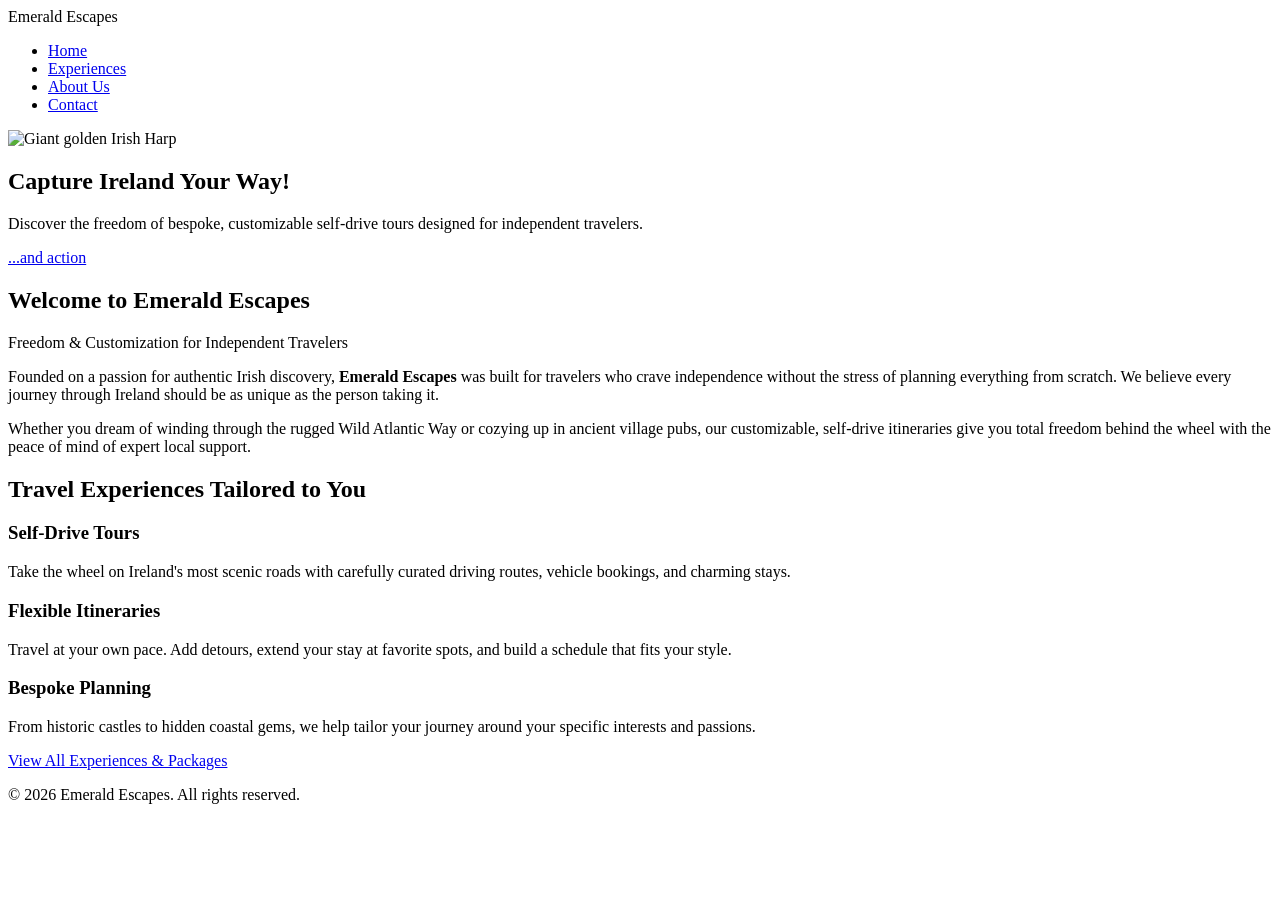
==== index.html @ 6b8587fb "Add initial HTML structure for Emerald Escapes" ====
<!DOCTYPE html>
<html lang="en">
<head>
    <meta charset="UTF-8">
    <meta name="viewport" content="width=device-width, initial-scale=1.0">
    <title>Emerald Escapes | Bespoke Irish Travel</title>
    <link rel="stylesheet" href="style/style.css">
</head>
<body>

    <!-- Header & Navigation -->
    <header class="navbar">
        <div class="logo">Emerald Escapes</div>
        <nav>
            <ul>
                <li><a href="index.html" class="active">Home</a></li>
                <li><a href="Pages/Experiences/index.html">Experiences</a></li>
				<li><a href="#about">About Us</a></li>
				<li><a href="Pages/contact/index.html">Contact</a></li>
            </ul>
        </nav>
    </header>

    <!-- Hero Banner Section -->
    <section class="hero">
        <div class="hero-content">
		 <img src="Pictures/Irish_harp.svg.webp" alt="Giant golden Irish Harp">
		</div>
			<div>
			<p>
            <h1>Capture Ireland Your Way!</h1></p>
            <p>Discover the freedom of bespoke, customizable self-drive tours designed for independent travelers.</p>
            <a href="experiences.html" class="btn">...and action</a>
			</div>
        </div>
    </section>

    <!-- Introduction / Story Section -->
    <section id="about" class="intro-section">
        <div class="container">
            <h2>Welcome to Emerald Escapes</h2>
            <p class="subtitle">Freedom & Customization for Independent Travelers</p>
            <p>
                Founded on a passion for authentic Irish discovery, <strong>Emerald Escapes</strong> was built for travelers who crave independence without the stress of planning everything from scratch. We believe every journey through Ireland should be as unique as the person taking it. 
            </p>
            <p>
                Whether you dream of winding through the rugged Wild Atlantic Way or cozying up in ancient village pubs, our customizable, self-drive itineraries give you total freedom behind the wheel with the peace of mind of expert local support.
            </p>
        </div>
    </section>

    <!-- Travel Experiences Overview -->
    <section class="experiences-overview">
        <div class="container">
            <h2>Travel Experiences Tailored to You</h2>
            <div class="card-grid">
                
                <div class="card">
                    <h3>Self-Drive Tours</h3>
                    <p>Take the wheel on Ireland's most scenic roads with carefully curated driving routes, vehicle bookings, and charming stays.</p>
                </div>

                <div class="card">
                    <h3>Flexible Itineraries</h3>
                    <p>Travel at your own pace. Add detours, extend your stay at favorite spots, and build a schedule that fits your style.</p>
                </div>

                <div class="card">
                    <h3>Bespoke Planning</h3>
                    <p>From historic castles to hidden coastal gems, we help tailor your journey around your specific interests and passions.</p>
                </div>

            </div>
            
            <div class="cta-wrapper">
                <a href="experiences.html" class="btn btn-secondary">View All Experiences & Packages</a>
            </div>
        </div>
    </section>

    <!-- Footer -->
    <footer>
        <p>&copy; 2026 Emerald Escapes. All rights reserved.</p>
    </footer>

</body>
</html>
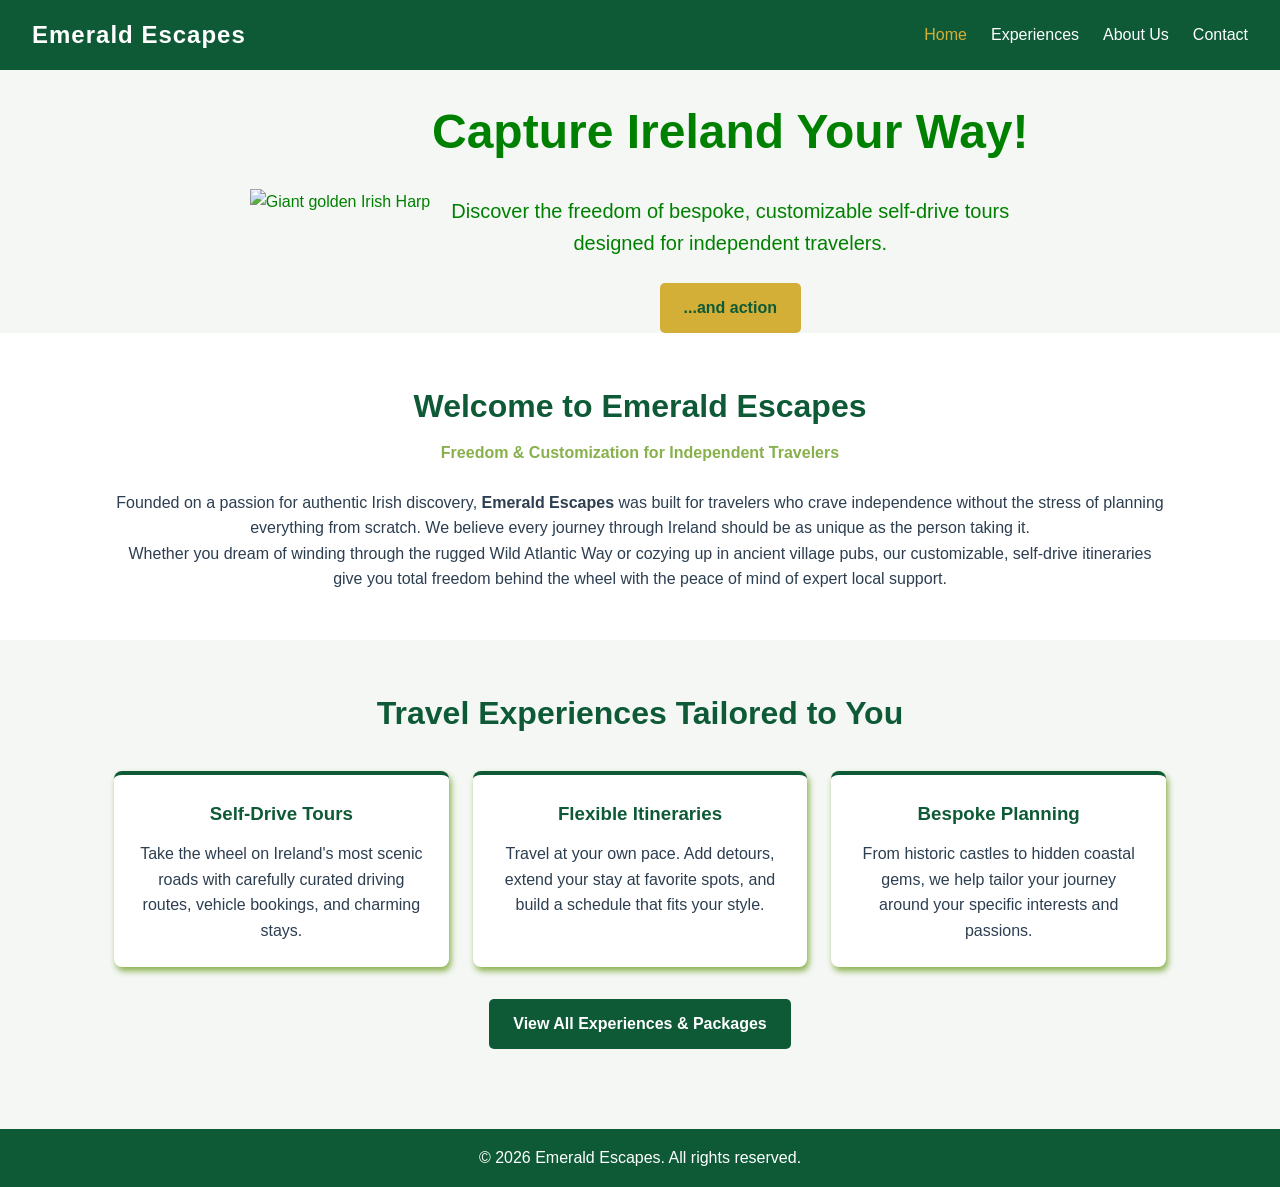
==== commit a71fc3f2: "Fix stylesheet link in index.html" ====
--- a/index.html
+++ b/index.html
@@ -4,7 +4,7 @@
     <meta charset="UTF-8">
     <meta name="viewport" content="width=device-width, initial-scale=1.0">
     <title>Emerald Escapes | Bespoke Irish Travel</title>
-    <link rel="stylesheet" href="style/style.css">
+    <link rel="stylesheet" href="style.css">
 </head>
 <body>
 
--- a/style.css
+++ b/style.css
@@ -0,0 +1,160 @@
+/* Color Palette: Emerald Green (#0E5A36), Sage (#88B04B), Gold Accent (#D4AF37), Soft Gray (#F4F7F4) */
+
+* {
+    margin: 0;
+    padding: 0;
+    box-sizing: border-box;
+    font-family: 'Segoe UI', Tahoma, Geneva, Verdana, sans-serif;
+}
+
+body {
+	   /* background: url('https://upload.wikimedia.org/wikipedia/commons/1/14/Irish_harp.svg?utm_source=commons.wikimedia.org&utm_campaign=index&utm_content=original') center/cover no-repeat;*/
+    background-color: #f4f7f4;
+    color: #2c3e50;
+    line-height: 1.6;
+}
+
+/* Header / Navbar */
+.navbar {
+    display: flex;
+    justify-content: space-between;
+    align-items: center;
+    background-color: #0e5a36;
+    padding: 1rem 2rem;
+    color: white;
+}
+
+.navbar .logo {
+    font-size: 1.5rem;
+    font-weight: bold;
+    letter-spacing: 1px;
+}
+
+.navbar nav ul {
+    display: flex;
+    list-style: none;
+    gap: 1.5rem;
+}
+
+.navbar nav a {
+    color: white;
+    text-decoration: none;
+    font-weight: 500;
+}
+
+.navbar nav a.active,
+.navbar nav a:hover {
+    color: #d4af37;
+}
+
+/* Hero Section */
+.hero {
+    
+    display: flex;
+    align-items: center;
+    justify-content: center;
+    text-align: center;
+    color: green;
+    padding: 0 1rem;
+}
+.hero img {
+    width: 100%;
+    height: 100%;
+    object-fit: cover;
+    object-position: center;
+}	
+.hero h1 {
+    font-size: 3rem;
+    margin-bottom: 1rem;
+}
+
+.hero p {
+    font-size: 1.25rem;
+    margin-bottom: 1.5rem;
+    max-width: 600px;
+}
+
+/* Buttons */
+.btn {
+    display: inline-block;
+    background-color: #d4af37;
+    color: #0e5a36;
+    padding: 0.75rem 1.5rem;
+    text-decoration: none;
+    font-weight: bold;
+    border-radius: 5px;
+}
+
+.btn:hover {
+    background-color: #f3cf55;
+}
+
+.btn-secondary {
+    background-color: #0e5a36;
+    color: white;
+}
+
+.btn-secondary:hover {
+    background-color: #093c24;
+}
+
+/* Sections */
+.container {
+    max-width: 1100px;
+    margin: 0 auto;
+    padding: 3rem 1.5rem;
+    text-align: center;
+}
+
+.intro-section {
+    background-color: #ffffff;
+}
+
+.intro-section h2, .experiences-overview h2 {
+    color: #0e5a36;
+    margin-bottom: 0.5rem;
+    font-size: 2rem;
+}
+
+.subtitle {
+    color: #88b04b;
+    font-weight: bold;
+    margin-bottom: 1.5rem;
+}
+
+/* Experience Cards */
+.card-grid {
+    display: flex;
+    gap: 1.5rem;
+    justify-content: center;
+    flex-wrap: wrap;
+    margin: 2rem 0;
+}
+
+.card {
+    background: white;
+    border-radius: 8px;
+    padding: 1.5rem;
+    flex: 1;
+    min-width: 250px;
+    box-shadow: 2px 4px 6px #88b04b;
+    border-top: 4px solid #0e5a36;
+}
+
+.card h3 {
+    color: #0e5a36;
+    margin-bottom: 0.75rem;
+}
+
+.cta-wrapper {
+    margin-top: 1.5rem;
+}
+
+/* Footer */
+footer {
+    background-color: #0e5a36;
+    color: white;
+    text-align: center;
+    padding: 1rem;
+    margin-top: 2rem;
+}
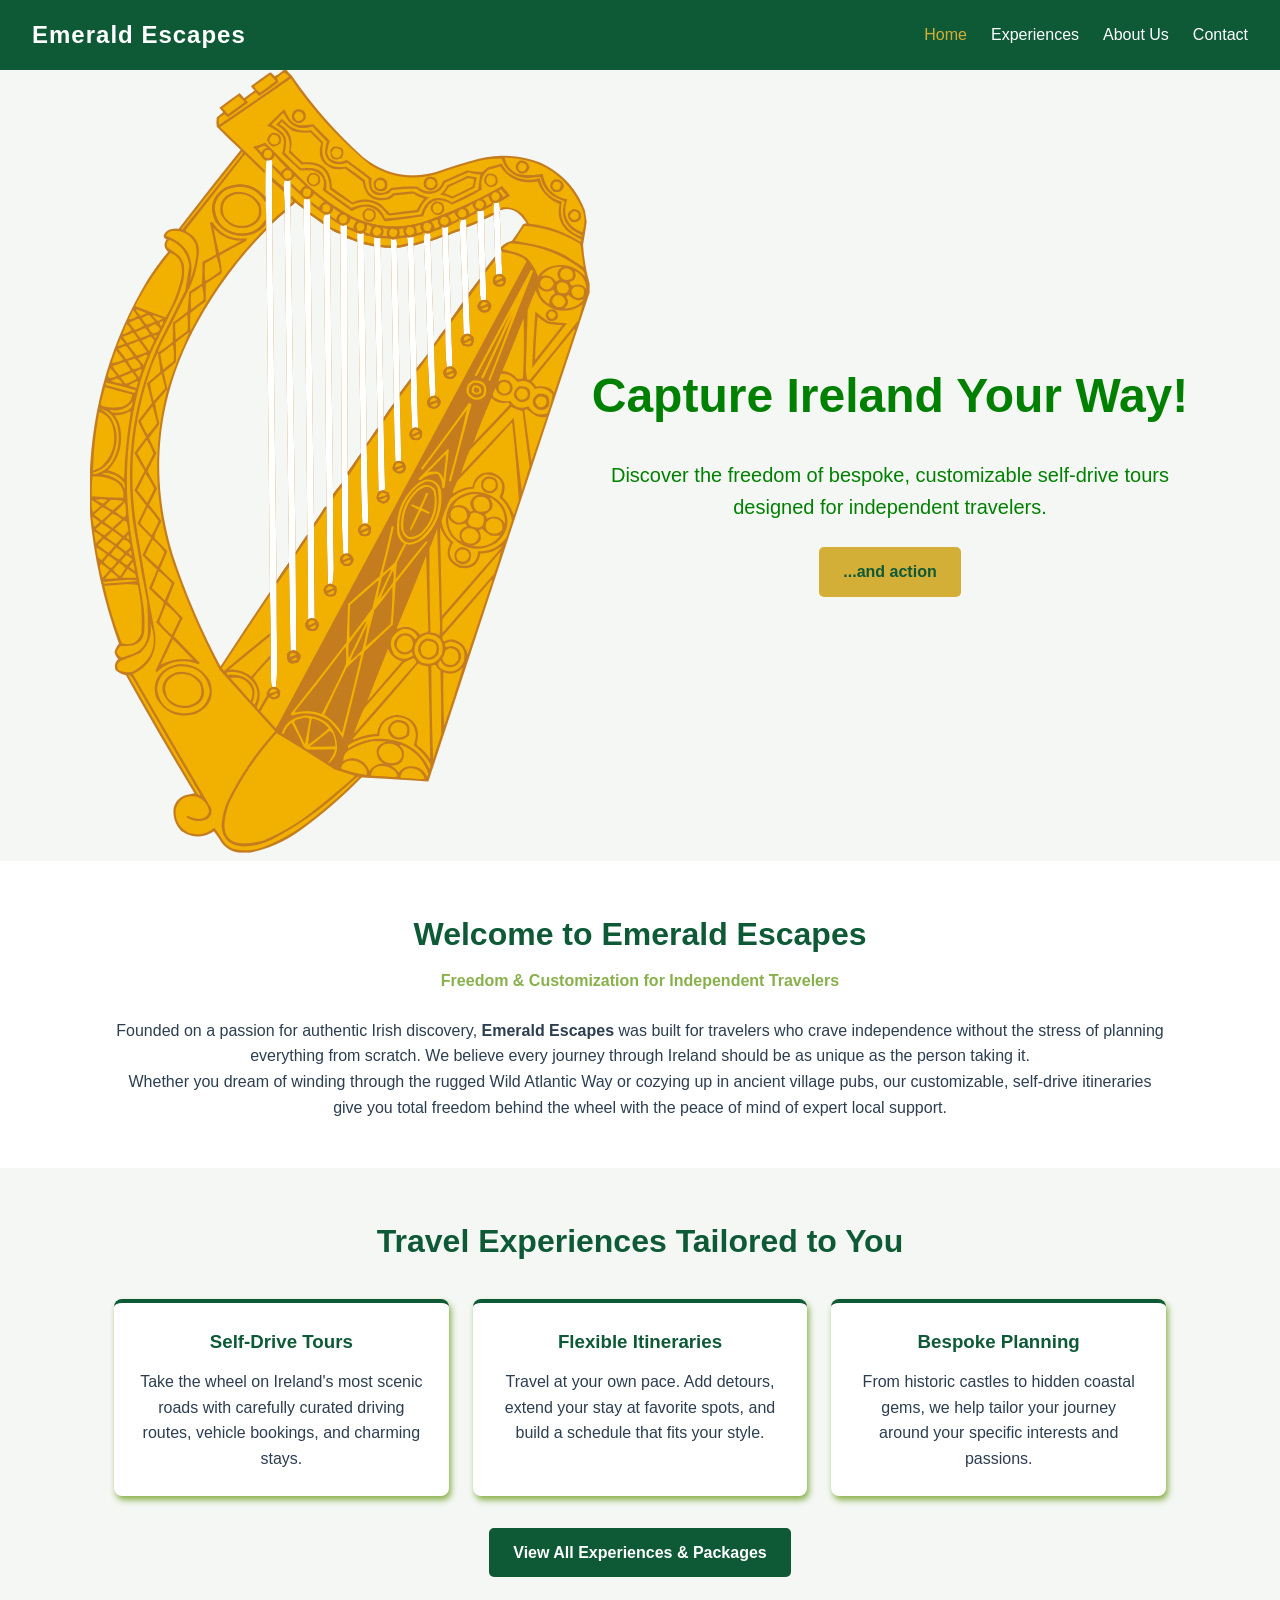
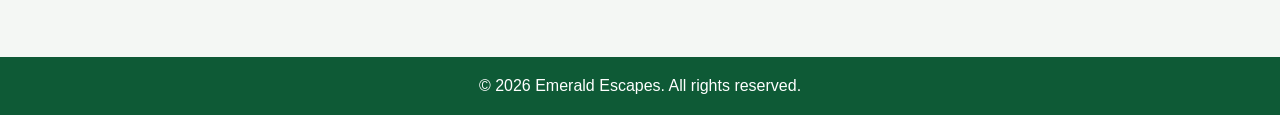
==== commit 8a9080be: "Update stylesheet link path in index.html to a subfolder" ====
--- a/index.html
+++ b/index.html
@@ -4,7 +4,7 @@
     <meta charset="UTF-8">
     <meta name="viewport" content="width=device-width, initial-scale=1.0">
     <title>Emerald Escapes | Bespoke Irish Travel</title>
-    <link rel="stylesheet" href="style.css">
+    <link rel="stylesheet" href="Style/style.css">
 </head>
 <body>
 
--- a/Style/style.css
+++ b/Style/style.css
@@ -0,0 +1,160 @@
+/* Color Palette: Emerald Green (#0E5A36), Sage (#88B04B), Gold Accent (#D4AF37), Soft Gray (#F4F7F4) */
+
+* {
+    margin: 0;
+    padding: 0;
+    box-sizing: border-box;
+    font-family: 'Segoe UI', Tahoma, Geneva, Verdana, sans-serif;
+}
+
+body {
+	   /* background: url('https://upload.wikimedia.org/wikipedia/commons/1/14/Irish_harp.svg?utm_source=commons.wikimedia.org&utm_campaign=index&utm_content=original') center/cover no-repeat;*/
+    background-color: #f4f7f4;
+    color: #2c3e50;
+    line-height: 1.6;
+}
+
+/* Header / Navbar */
+.navbar {
+    display: flex;
+    justify-content: space-between;
+    align-items: center;
+    background-color: #0e5a36;
+    padding: 1rem 2rem;
+    color: white;
+}
+
+.navbar .logo {
+    font-size: 1.5rem;
+    font-weight: bold;
+    letter-spacing: 1px;
+}
+
+.navbar nav ul {
+    display: flex;
+    list-style: none;
+    gap: 1.5rem;
+}
+
+.navbar nav a {
+    color: white;
+    text-decoration: none;
+    font-weight: 500;
+}
+
+.navbar nav a.active,
+.navbar nav a:hover {
+    color: #d4af37;
+}
+
+/* Hero Section */
+.hero {
+    
+    display: flex;
+    align-items: center;
+    justify-content: center;
+    text-align: center;
+    color: green;
+    padding: 0 1rem;
+}
+.hero img {
+    width: 100%;
+    height: 100%;
+    object-fit: cover;
+    object-position: center;
+}	
+.hero h1 {
+    font-size: 3rem;
+    margin-bottom: 1rem;
+}
+
+.hero p {
+    font-size: 1.25rem;
+    margin-bottom: 1.5rem;
+    max-width: 600px;
+}
+
+/* Buttons */
+.btn {
+    display: inline-block;
+    background-color: #d4af37;
+    color: #0e5a36;
+    padding: 0.75rem 1.5rem;
+    text-decoration: none;
+    font-weight: bold;
+    border-radius: 5px;
+}
+
+.btn:hover {
+    background-color: #f3cf55;
+}
+
+.btn-secondary {
+    background-color: #0e5a36;
+    color: white;
+}
+
+.btn-secondary:hover {
+    background-color: #093c24;
+}
+
+/* Sections */
+.container {
+    max-width: 1100px;
+    margin: 0 auto;
+    padding: 3rem 1.5rem;
+    text-align: center;
+}
+
+.intro-section {
+    background-color: #ffffff;
+}
+
+.intro-section h2, .experiences-overview h2 {
+    color: #0e5a36;
+    margin-bottom: 0.5rem;
+    font-size: 2rem;
+}
+
+.subtitle {
+    color: #88b04b;
+    font-weight: bold;
+    margin-bottom: 1.5rem;
+}
+
+/* Experience Cards */
+.card-grid {
+    display: flex;
+    gap: 1.5rem;
+    justify-content: center;
+    flex-wrap: wrap;
+    margin: 2rem 0;
+}
+
+.card {
+    background: white;
+    border-radius: 8px;
+    padding: 1.5rem;
+    flex: 1;
+    min-width: 250px;
+    box-shadow: 2px 4px 6px #88b04b;
+    border-top: 4px solid #0e5a36;
+}
+
+.card h3 {
+    color: #0e5a36;
+    margin-bottom: 0.75rem;
+}
+
+.cta-wrapper {
+    margin-top: 1.5rem;
+}
+
+/* Footer */
+footer {
+    background-color: #0e5a36;
+    color: white;
+    text-align: center;
+    padding: 1rem;
+    margin-top: 2rem;
+}
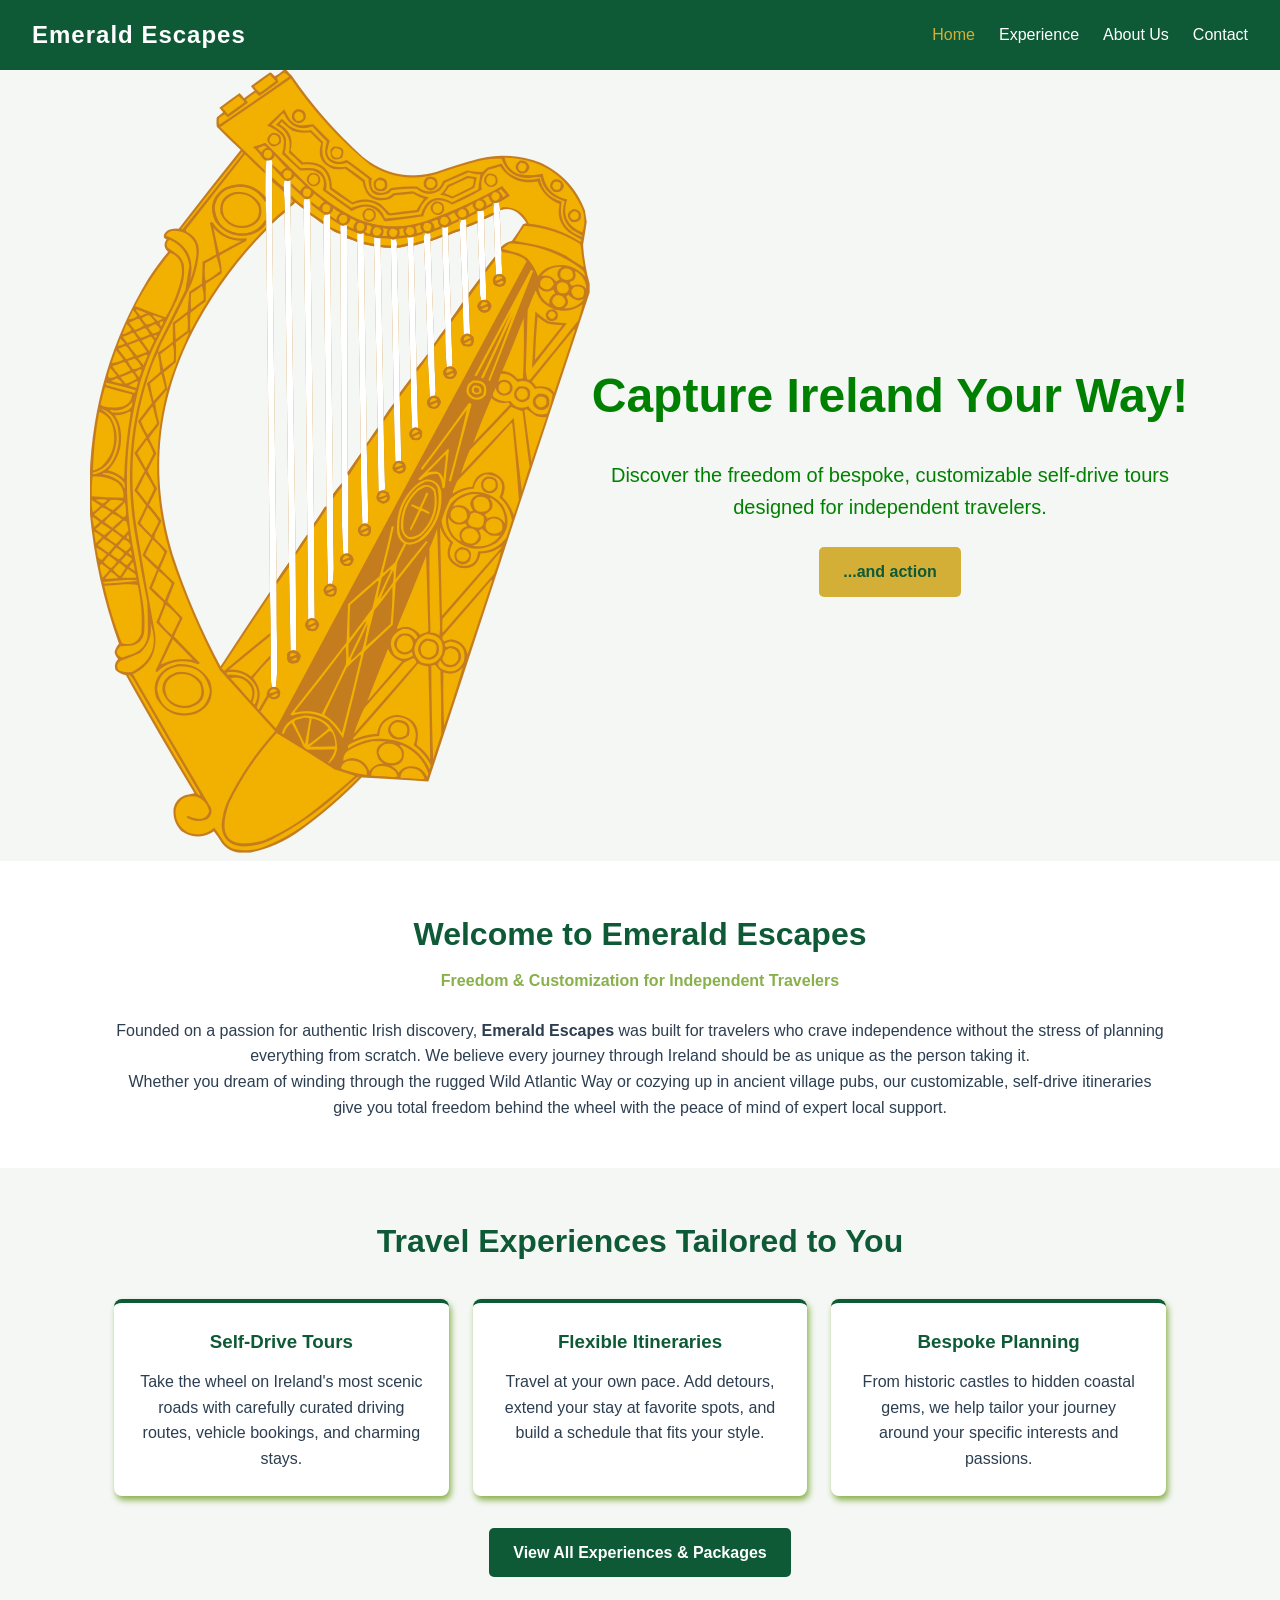
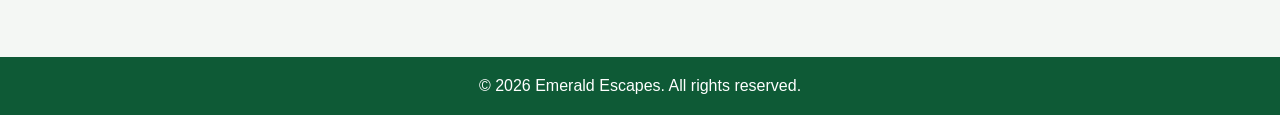
==== commit 9a554575: "Rename 'Experiences' link to 'Experience'" ====
--- a/index.html
+++ b/index.html
@@ -14,9 +14,9 @@
         <nav>
             <ul>
                 <li><a href="index.html" class="active">Home</a></li>
-                <li><a href="Pages/Experiences/index.html">Experiences</a></li>
+                <li><a href="Pages/Experience/index.html">Experience</a></li>
 				<li><a href="#about">About Us</a></li>
-				<li><a href="Pages/contact/index.html">Contact</a></li>
+				<li><a href="Pages/Enquiry/index.html">Contact</a></li>
             </ul>
         </nav>
     </header>
@@ -73,7 +73,7 @@
             </div>
             
             <div class="cta-wrapper">
-                <a href="experiences.html" class="btn btn-secondary">View All Experiences & Packages</a>
+                <a href="experience.html" class="btn btn-secondary">View All Experiences & Packages</a>
             </div>
         </div>
     </section>
